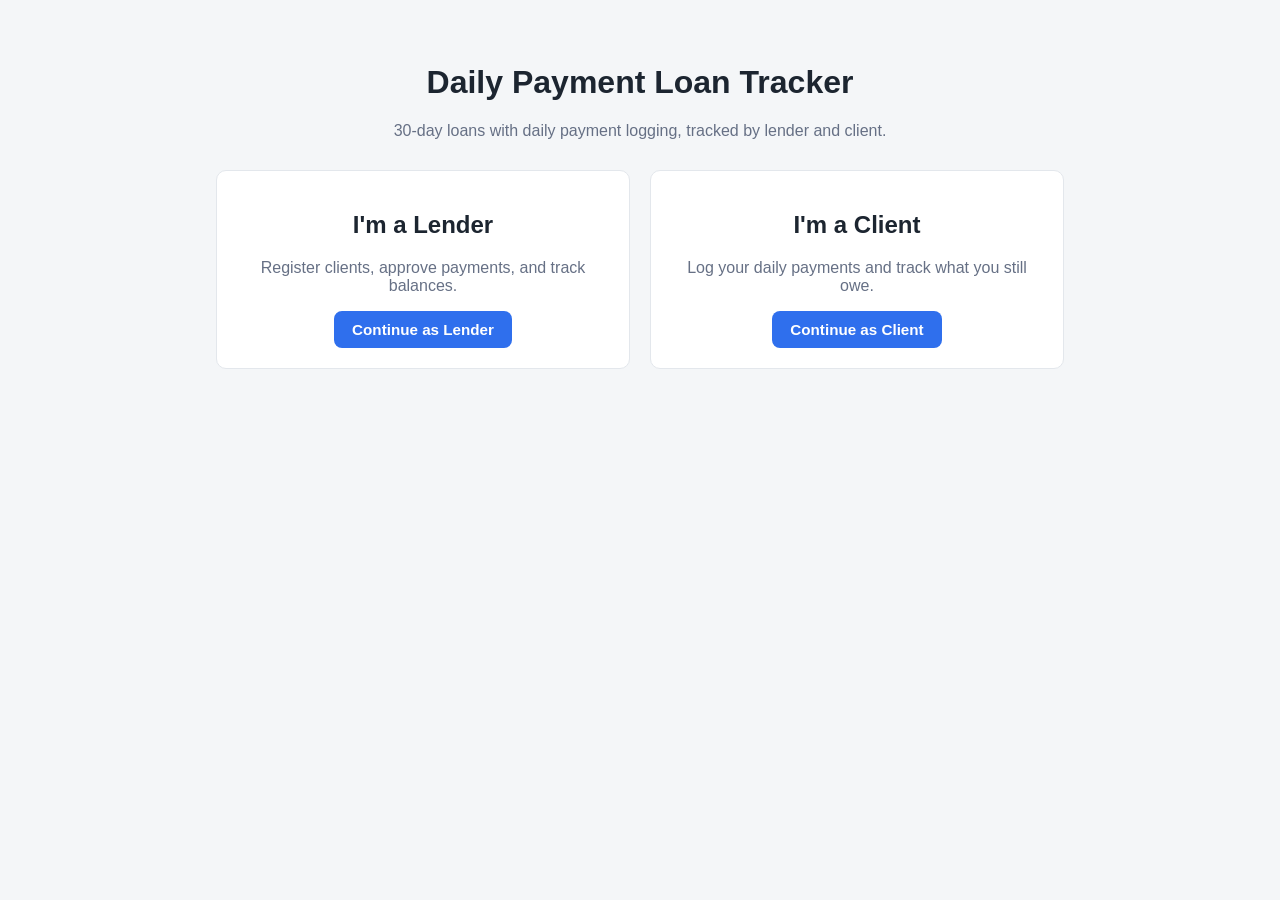
==== index.html @ 1cd2f69c "Add daily payment loan tracker: lender and client portals Firebase Auth + Firestore backed static si" ====
<!doctype html>
<html lang="en">
<head>
  <meta charset="UTF-8" />
  <meta name="viewport" content="width=device-width, initial-scale=1.0" />
  <title>Daily Payment Loan Tracker</title>
  <link rel="stylesheet" href="assets/css/style.css" />
</head>
<body>
  <div class="page">
    <div class="center" style="margin-top:40px;">
      <h1>Daily Payment Loan Tracker</h1>
      <p class="muted">30-day loans with daily payment logging, tracked by lender and client.</p>
    </div>
    <div class="landing-choice">
      <div class="card">
        <h2>I'm a Lender</h2>
        <p class="muted">Register clients, approve payments, and track balances.</p>
        <a class="btn" href="lender/login.html">Continue as Lender</a>
      </div>
      <div class="card">
        <h2>I'm a Client</h2>
        <p class="muted">Log your daily payments and track what you still owe.</p>
        <a class="btn" href="client/login.html">Continue as Client</a>
      </div>
    </div>
  </div>
</body>
</html>
---- assets/css/style.css ----
:root {
  --bg: #f4f6f8;
  --card: #ffffff;
  --text: #1c2530;
  --muted: #667085;
  --border: #e3e7ec;
  --primary: #2f6fed;
  --primary-dark: #2456bf;
  --danger: #d64545;
  --danger-bg: #fdeceb;
  --warn: #b8860b;
  --warn-bg: #fff6e0;
  --ok: #1e8e5a;
  --ok-bg: #e7f7ef;
  --radius: 10px;
}

* { box-sizing: border-box; }
[hidden] { display: none !important; }

body {
  margin: 0;
  font-family: -apple-system, BlinkMacSystemFont, "Segoe UI", Roboto, Helvetica, Arial, sans-serif;
  background: var(--bg);
  color: var(--text);
}

.page {
  max-width: 880px;
  margin: 0 auto;
  padding: 24px 16px 64px;
}

header.topbar {
  display: flex;
  align-items: center;
  justify-content: space-between;
  padding: 16px;
  background: var(--card);
  border-bottom: 1px solid var(--border);
}

header.topbar h1 {
  font-size: 1.05rem;
  margin: 0;
}

a { color: var(--primary); text-decoration: none; }
a:hover { text-decoration: underline; }

.card {
  background: var(--card);
  border: 1px solid var(--border);
  border-radius: var(--radius);
  padding: 20px;
  margin-bottom: 20px;
}

.stack { display: flex; flex-direction: column; gap: 14px; }

label { font-size: 0.85rem; font-weight: 600; color: var(--muted); display: block; margin-bottom: 6px; }

input, select {
  width: 100%;
  padding: 10px 12px;
  border: 1px solid var(--border);
  border-radius: 8px;
  font-size: 1rem;
  background: #fff;
  color: var(--text);
}
input:focus, select:focus { outline: 2px solid var(--primary); outline-offset: 1px; }

.field { margin-bottom: 14px; }

button, .btn {
  display: inline-block;
  background: var(--primary);
  color: #fff;
  border: none;
  padding: 10px 18px;
  border-radius: 8px;
  font-size: 0.95rem;
  font-weight: 600;
  cursor: pointer;
}
button:hover, .btn:hover { background: var(--primary-dark); text-decoration: none; }
.secondary { background: transparent; color: var(--primary); border: 1px solid var(--primary); }
.secondary:hover { background: #eef3fe; }
button.danger { background: var(--danger); }
button:disabled { opacity: 0.6; cursor: not-allowed; }

.error {
  background: var(--danger-bg);
  color: var(--danger);
  padding: 10px 12px;
  border-radius: 8px;
  font-size: 0.9rem;
  margin-bottom: 14px;
}

.banner {
  padding: 12px 16px;
  border-radius: var(--radius);
  margin-bottom: 20px;
  font-weight: 600;
}
.banner.warn { background: var(--warn-bg); color: var(--warn); }
.banner.danger { background: var(--danger-bg); color: var(--danger); }
.banner.ok { background: var(--ok-bg); color: var(--ok); }

.loan-summary {
  display: grid;
  grid-template-columns: repeat(auto-fit, minmax(140px, 1fr));
  gap: 16px;
  margin-bottom: 8px;
}
.loan-summary .stat .label { font-size: 0.78rem; color: var(--muted); font-weight: 600; text-transform: uppercase; letter-spacing: 0.03em; }
.loan-summary .stat .value { font-size: 1.4rem; font-weight: 700; margin-top: 2px; }

table { width: 100%; border-collapse: collapse; font-size: 0.92rem; }
th, td { text-align: left; padding: 10px 8px; border-bottom: 1px solid var(--border); }
th { color: var(--muted); font-size: 0.78rem; text-transform: uppercase; letter-spacing: 0.03em; }
tbody tr:hover { background: #fafbfc; }

.client-list { list-style: none; margin: 0; padding: 0; }
.client-list li { border-bottom: 1px solid var(--border); }
.client-list li:last-child { border-bottom: none; }
.client-list a {
  display: flex;
  justify-content: space-between;
  align-items: center;
  padding: 14px 6px;
  color: var(--text);
}
.client-list a:hover { background: #fafbfc; text-decoration: none; }

.badge {
  font-size: 0.72rem;
  font-weight: 700;
  padding: 3px 9px;
  border-radius: 999px;
  text-transform: uppercase;
  letter-spacing: 0.02em;
}
.badge.pending { background: var(--warn-bg); color: var(--warn); }
.badge.approved { background: var(--ok-bg); color: var(--ok); }
.badge.due-soon { background: var(--warn-bg); color: var(--warn); }
.badge.overdue { background: var(--danger-bg); color: var(--danger); }
.badge.on-track { background: var(--ok-bg); color: var(--ok); }
.badge.awaiting { background: #eef3fe; color: var(--primary); }

.muted { color: var(--muted); }
.center { text-align: center; }
.row-actions { display: flex; gap: 10px; }
.tabs { display: flex; gap: 8px; margin-bottom: 18px; }
.tabs button { background: transparent; color: var(--muted); border: 1px solid var(--border); }
.tabs button.active { background: var(--primary); color: #fff; border-color: var(--primary); }

.landing-choice {
  display: grid;
  grid-template-columns: 1fr 1fr;
  gap: 20px;
  margin-top: 30px;
}
.landing-choice .card { text-align: center; }
@media (max-width: 560px) {
  .landing-choice { grid-template-columns: 1fr; }
}

.code-display {
  font-family: "SFMono-Regular", Consolas, monospace;
  font-size: 1.6rem;
  font-weight: 700;
  letter-spacing: 0.15em;
  background: #eef3fe;
  color: var(--primary-dark);
  padding: 12px 20px;
  border-radius: 8px;
  display: inline-block;
}
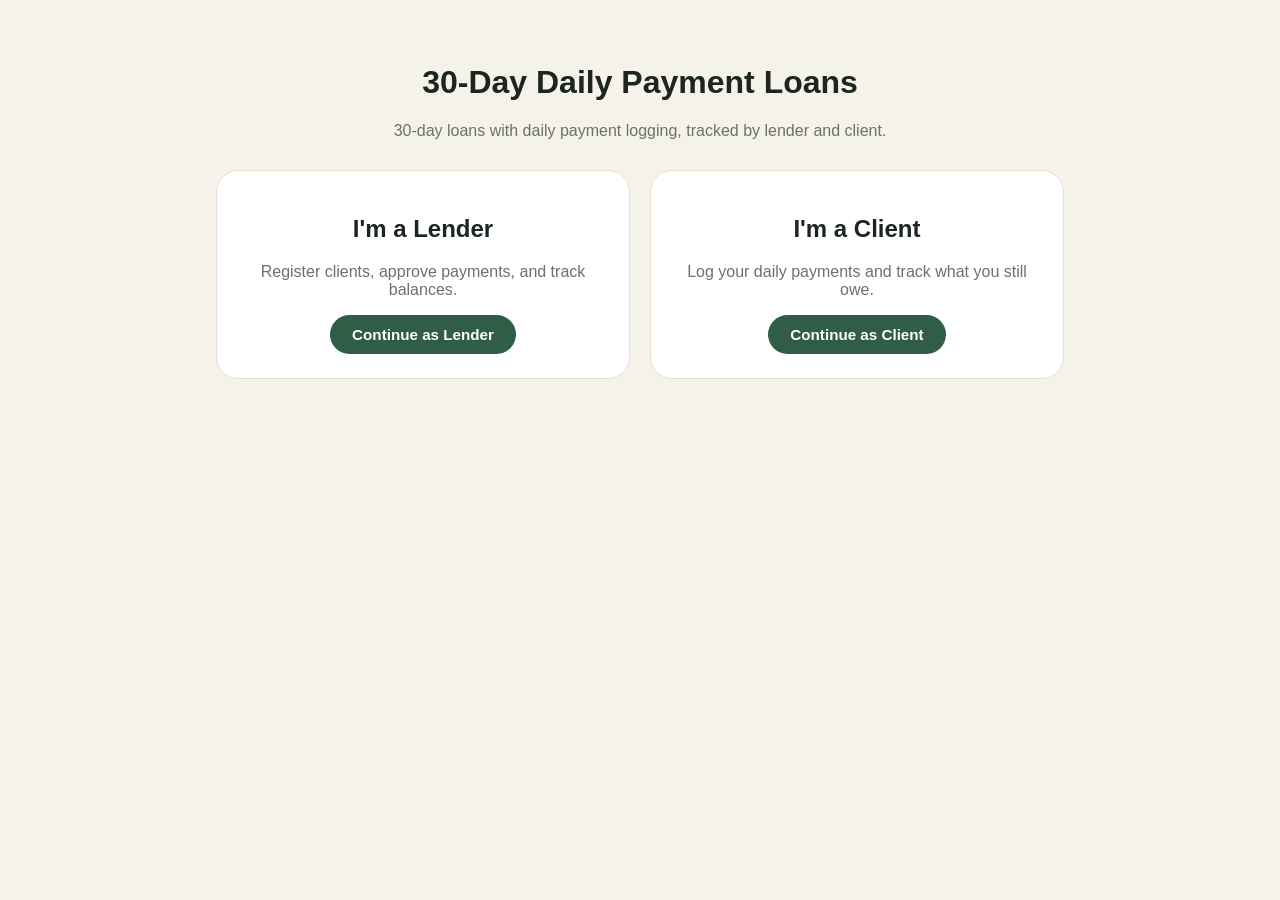
==== commit 1d22eba1: "Redesign UI and add loan-cycle management features Reskin the app with a forest-green/cream visual l" ====
--- a/index.html
+++ b/index.html
@@ -9,7 +9,7 @@
 <body>
   <div class="page">
     <div class="center" style="margin-top:40px;">
-      <h1>Daily Payment Loan Tracker</h1>
+      <h1>30-Day Daily Payment Loans</h1>
       <p class="muted">30-day loans with daily payment logging, tracked by lender and client.</p>
     </div>
     <div class="landing-choice">
--- a/assets/css/style.css
+++ b/assets/css/style.css
@@ -1,18 +1,28 @@
 :root {
-  --bg: #f4f6f8;
+  --bg: #f5f2e9;
   --card: #ffffff;
-  --text: #1c2530;
-  --muted: #667085;
-  --border: #e3e7ec;
-  --primary: #2f6fed;
-  --primary-dark: #2456bf;
-  --danger: #d64545;
-  --danger-bg: #fdeceb;
+  --text: #1c2620;
+  --muted: #6b7268;
+  --border: #e6e1d3;
+  --mono: "SFMono-Regular", ui-monospace, Menlo, Consolas, monospace;
+
+  --hero: #2f5d46;
+  --hero-dark: #234432;
+  --hero-text: #ffffff;
+  --hero-muted: rgba(255, 255, 255, 0.72);
+
+  --primary: #2f5d46;
+  --primary-dark: #234432;
+  --danger: #c1452e;
+  --danger-bg: #fbeae5;
   --warn: #b8860b;
-  --warn-bg: #fff6e0;
-  --ok: #1e8e5a;
-  --ok-bg: #e7f7ef;
-  --radius: 10px;
+  --warn-bg: #fdf4e0;
+  --ok: #2f5d46;
+  --ok-bg: #e8efe9;
+
+  --radius: 22px;
+  --radius-sm: 12px;
+  --radius-pill: 999px;
 }
 
 * { box-sizing: border-box; }
@@ -35,15 +45,25 @@
   display: flex;
   align-items: center;
   justify-content: space-between;
-  padding: 16px;
-  background: var(--card);
-  border-bottom: 1px solid var(--border);
+  padding: 18px 24px;
+  background: var(--hero);
+  color: var(--hero-text);
 }
 
 header.topbar h1 {
-  font-size: 1.05rem;
+  font-size: 0.85rem;
   margin: 0;
-}
+  font-family: var(--mono);
+  text-transform: uppercase;
+  letter-spacing: 0.08em;
+  font-weight: 700;
+}
+
+header.topbar a { color: var(--hero-text); }
+header.topbar .btn { background: #fff; color: var(--hero); }
+header.topbar .btn:hover { background: #ecf0ea; }
+header.topbar .secondary { color: #fff; border-color: rgba(255, 255, 255, 0.55); }
+header.topbar .secondary:hover { background: rgba(255, 255, 255, 0.12); }
 
 a { color: var(--primary); text-decoration: none; }
 a:hover { text-decoration: underline; }
@@ -52,8 +72,20 @@
   background: var(--card);
   border: 1px solid var(--border);
   border-radius: var(--radius);
-  padding: 20px;
+  padding: 24px;
   margin-bottom: 20px;
+}
+
+.card.hero {
+  background: var(--hero);
+  color: var(--hero-text);
+  border: none;
+}
+
+.divider {
+  border: none;
+  border-top: 1px dashed var(--border);
+  margin: 24px 0;
 }
 
 .stack { display: flex; flex-direction: column; gap: 14px; }
@@ -64,7 +96,7 @@
   width: 100%;
   padding: 10px 12px;
   border: 1px solid var(--border);
-  border-radius: 8px;
+  border-radius: var(--radius-sm);
   font-size: 1rem;
   background: #fff;
   color: var(--text);
@@ -78,30 +110,31 @@
   background: var(--primary);
   color: #fff;
   border: none;
-  padding: 10px 18px;
-  border-radius: 8px;
+  padding: 11px 22px;
+  border-radius: var(--radius-pill);
   font-size: 0.95rem;
-  font-weight: 600;
+  font-weight: 700;
   cursor: pointer;
 }
 button:hover, .btn:hover { background: var(--primary-dark); text-decoration: none; }
 .secondary { background: transparent; color: var(--primary); border: 1px solid var(--primary); }
-.secondary:hover { background: #eef3fe; }
-button.danger { background: var(--danger); }
+.secondary:hover { background: #eef3ef; }
+button.danger, .danger { background: transparent; color: var(--danger); border: 1px solid var(--danger); }
+button.danger:hover, .danger:hover { background: var(--danger-bg); }
 button:disabled { opacity: 0.6; cursor: not-allowed; }
 
 .error {
   background: var(--danger-bg);
   color: var(--danger);
-  padding: 10px 12px;
-  border-radius: 8px;
+  padding: 10px 14px;
+  border-radius: var(--radius-sm);
   font-size: 0.9rem;
   margin-bottom: 14px;
 }
 
 .banner {
-  padding: 12px 16px;
-  border-radius: var(--radius);
+  padding: 14px 18px;
+  border-radius: var(--radius-sm);
   margin-bottom: 20px;
   font-weight: 600;
 }
@@ -112,16 +145,33 @@
 .loan-summary {
   display: grid;
   grid-template-columns: repeat(auto-fit, minmax(140px, 1fr));
-  gap: 16px;
-  margin-bottom: 8px;
-}
-.loan-summary .stat .label { font-size: 0.78rem; color: var(--muted); font-weight: 600; text-transform: uppercase; letter-spacing: 0.03em; }
-.loan-summary .stat .value { font-size: 1.4rem; font-weight: 700; margin-top: 2px; }
+  gap: 20px;
+  margin-bottom: 4px;
+}
+.loan-summary .stat .label {
+  font-family: var(--mono);
+  font-size: 0.72rem;
+  color: var(--muted);
+  font-weight: 700;
+  text-transform: uppercase;
+  letter-spacing: 0.08em;
+}
+.loan-summary .stat .value { font-size: 1.6rem; font-weight: 800; margin-top: 4px; }
+.loan-summary .stat .sub { font-size: 0.82rem; margin-top: 2px; }
+
+.card.hero .loan-summary .stat .label { color: var(--hero-muted); }
+.card.hero .loan-summary .stat .sub { color: var(--hero-muted); }
 
 table { width: 100%; border-collapse: collapse; font-size: 0.92rem; }
 th, td { text-align: left; padding: 10px 8px; border-bottom: 1px solid var(--border); }
-th { color: var(--muted); font-size: 0.78rem; text-transform: uppercase; letter-spacing: 0.03em; }
-tbody tr:hover { background: #fafbfc; }
+th {
+  color: var(--muted);
+  font-family: var(--mono);
+  font-size: 0.72rem;
+  text-transform: uppercase;
+  letter-spacing: 0.06em;
+}
+tbody tr:hover { background: #faf8f2; }
 
 .client-list { list-style: none; margin: 0; padding: 0; }
 .client-list li { border-bottom: 1px solid var(--border); }
@@ -133,28 +183,32 @@
   padding: 14px 6px;
   color: var(--text);
 }
-.client-list a:hover { background: #fafbfc; text-decoration: none; }
+.client-list a:hover { background: #faf8f2; text-decoration: none; }
 
 .badge {
-  font-size: 0.72rem;
-  font-weight: 700;
-  padding: 3px 9px;
-  border-radius: 999px;
-  text-transform: uppercase;
-  letter-spacing: 0.02em;
-}
-.badge.pending { background: var(--warn-bg); color: var(--warn); }
-.badge.approved { background: var(--ok-bg); color: var(--ok); }
-.badge.due-soon { background: var(--warn-bg); color: var(--warn); }
-.badge.overdue { background: var(--danger-bg); color: var(--danger); }
-.badge.on-track { background: var(--ok-bg); color: var(--ok); }
-.badge.awaiting { background: #eef3fe; color: var(--primary); }
+  font-family: var(--mono);
+  font-size: 0.7rem;
+  font-weight: 700;
+  padding: 4px 11px;
+  border-radius: var(--radius-pill);
+  text-transform: uppercase;
+  letter-spacing: 0.04em;
+  border: 1px solid currentColor;
+  background: transparent;
+  display: inline-block;
+}
+.badge.pending { color: var(--warn); }
+.badge.approved { color: var(--ok); }
+.badge.due-soon { color: var(--warn); }
+.badge.overdue { color: var(--danger); }
+.badge.on-track { color: var(--ok); }
+.badge.awaiting { color: var(--muted); }
 
 .muted { color: var(--muted); }
 .center { text-align: center; }
-.row-actions { display: flex; gap: 10px; }
+.row-actions { display: flex; gap: 10px; align-items: center; }
 .tabs { display: flex; gap: 8px; margin-bottom: 18px; }
-.tabs button { background: transparent; color: var(--muted); border: 1px solid var(--border); }
+.tabs button { background: transparent; color: var(--muted); border: 1px solid var(--border); border-radius: var(--radius-pill); }
 .tabs button.active { background: var(--primary); color: #fff; border-color: var(--primary); }
 
 .landing-choice {
@@ -169,13 +223,13 @@
 }
 
 .code-display {
-  font-family: "SFMono-Regular", Consolas, monospace;
+  font-family: var(--mono);
   font-size: 1.6rem;
   font-weight: 700;
   letter-spacing: 0.15em;
-  background: #eef3fe;
+  background: var(--ok-bg);
   color: var(--primary-dark);
   padding: 12px 20px;
-  border-radius: 8px;
+  border-radius: var(--radius-sm);
   display: inline-block;
 }
